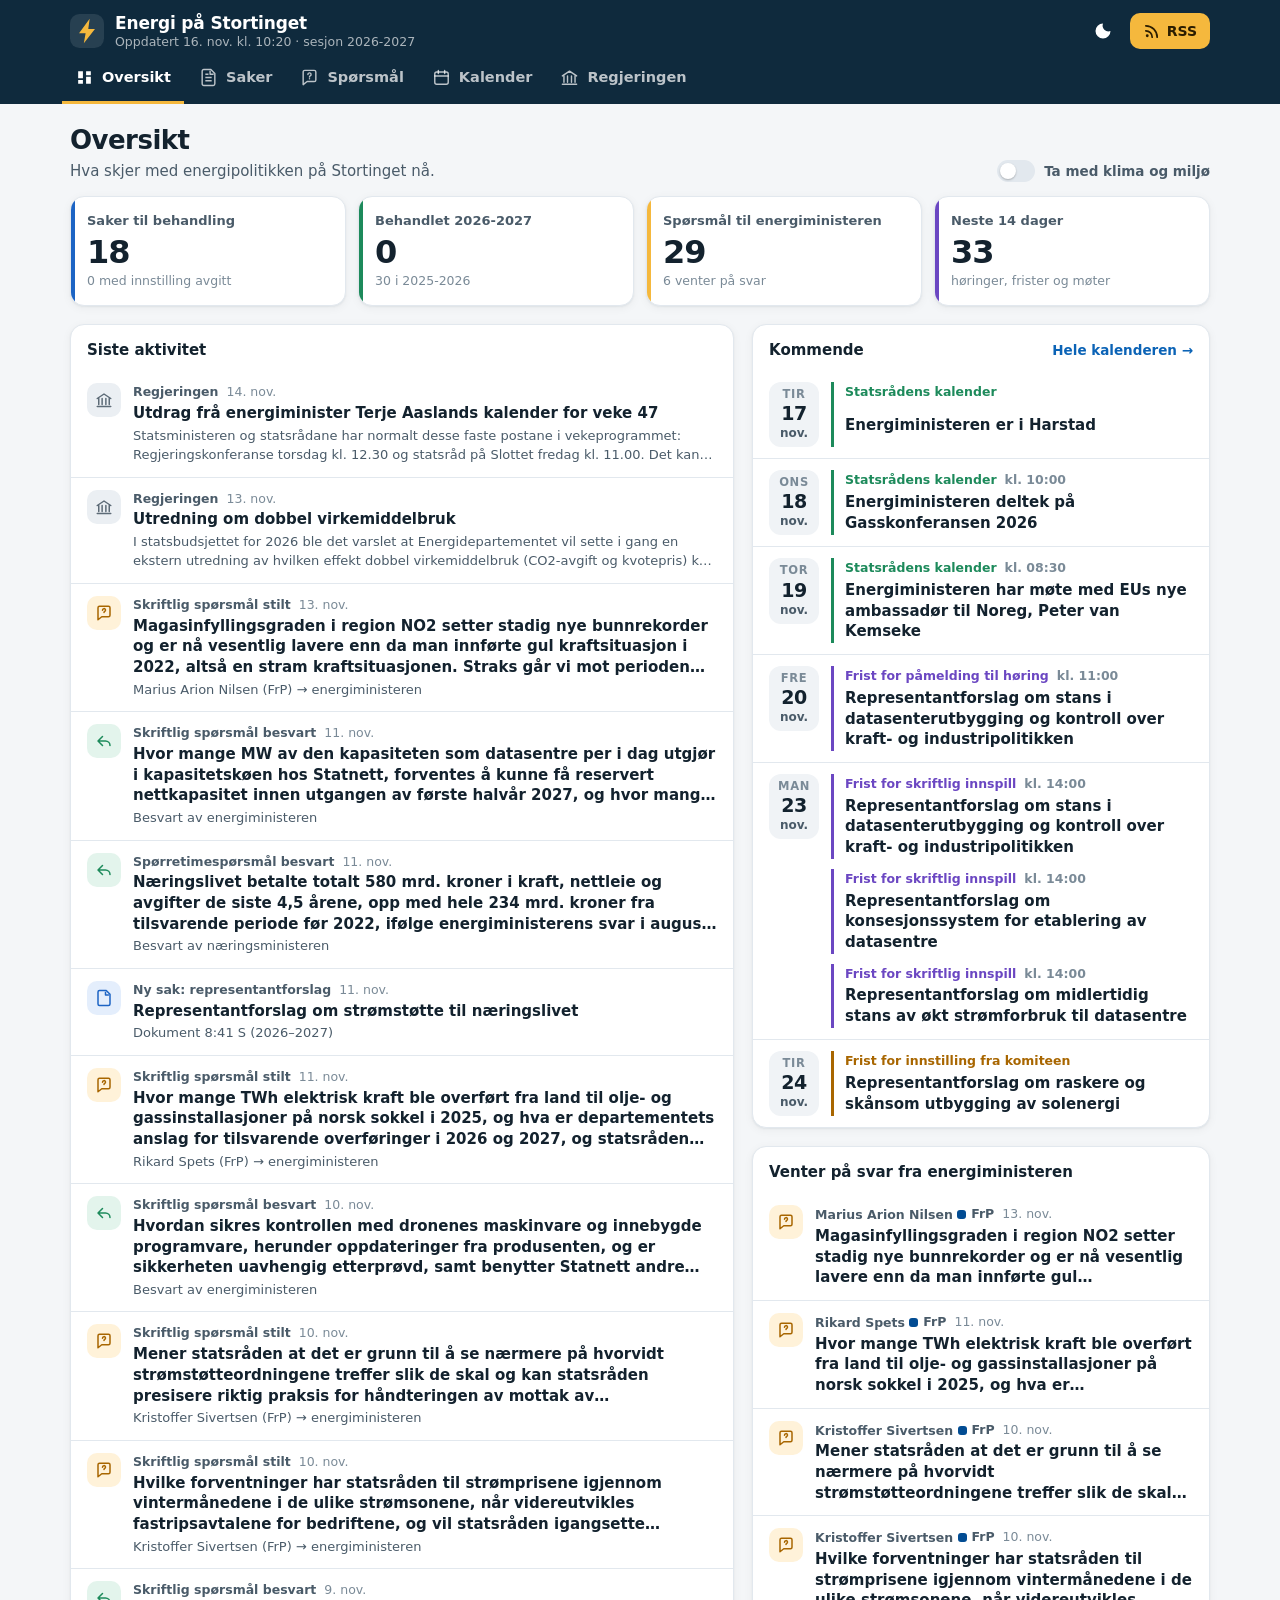
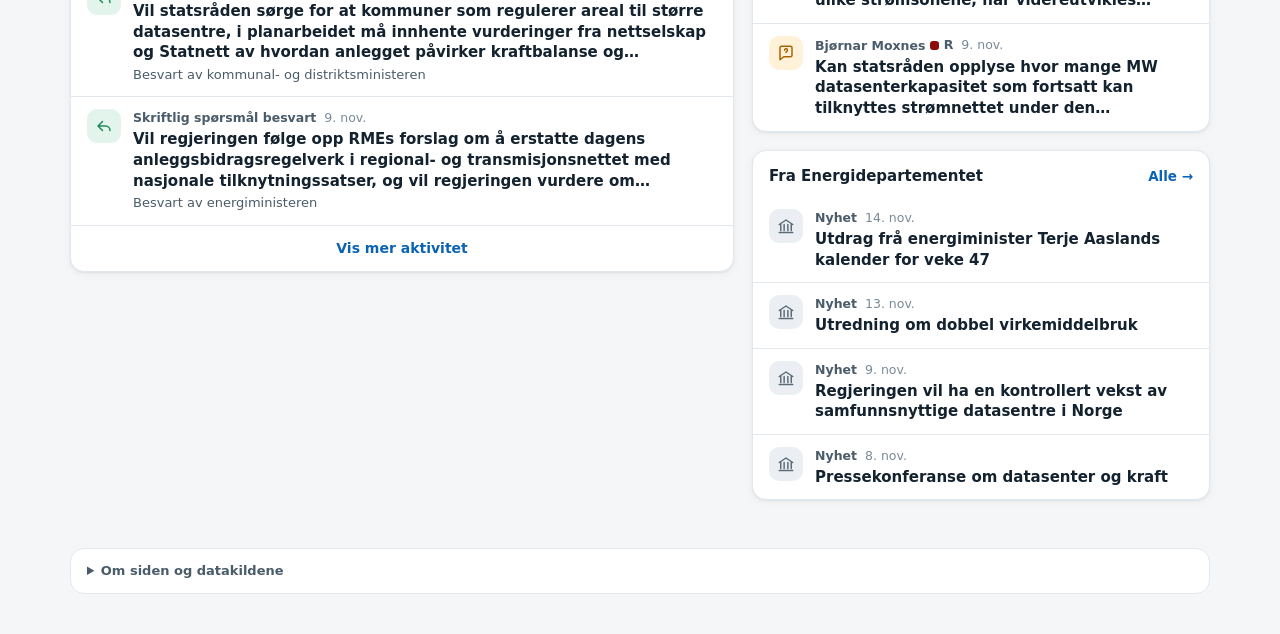
==== energi/site/index.html @ 2eaca483 "Energi på Stortinget: egen side for energisaker med RSS Henter saker, spørsmål til energiministeren," ====
<!doctype html>
<html lang="nb">
<head>
<meta charset="utf-8">
<meta name="viewport" content="width=device-width, initial-scale=1, viewport-fit=cover">
<title>Energi på Stortinget</title>
<meta name="description" content="Følg energisaker på Stortinget: saker til behandling, spørsmål til energiministeren, høringer og frister.">
<meta name="theme-color" content="#0f2a3d" media="(prefers-color-scheme: light)">
<meta name="theme-color" content="#0b1620" media="(prefers-color-scheme: dark)">
<link rel="icon" href="icon.svg" type="image/svg+xml">
<link rel="alternate" type="application/rss+xml" title="Energi på Stortinget" href="feed.xml">
<link rel="stylesheet" href="style.css">
</head>
<body>
<a class="skip" href="#main">Hopp til innhold</a>

<header class="top">
  <div class="top-inner">
    <a class="brand" href="#/oversikt" aria-label="Energi på Stortinget – til oversikten">
      <svg class="logo" viewBox="0 0 32 32" aria-hidden="true"><rect width="32" height="32" rx="9" fill="currentColor"/><path d="M18.5 4.5 8.5 18h6.2l-1.7 9.5L23.5 14h-6.3z" fill="var(--accent)"/></svg>
      <span class="brand-text"><strong>Energi på Stortinget</strong><small id="updated">Laster …</small></span>
    </a>
    <div class="top-actions">
      <button class="icon-btn" id="themeBtn" type="button" aria-label="Bytt mellom lyst og mørkt tema" title="Lyst/mørkt tema">
        <svg viewBox="0 0 24 24" aria-hidden="true"><path d="M12 3a9 9 0 1 0 9 9 7 7 0 0 1-9-9z"/></svg>
      </button>
      <a class="btn rss" href="feed.xml" title="Abonner med RSS">
        <svg viewBox="0 0 24 24" aria-hidden="true"><circle cx="6" cy="18" r="2"/><path d="M4 11a9 9 0 0 1 9 9M4 4a16 16 0 0 1 16 16" fill="none" stroke="currentColor" stroke-width="2.4" stroke-linecap="round"/></svg>
        <span>RSS</span>
      </a>
    </div>
  </div>
  <nav class="tabs" aria-label="Seksjoner">
    <a href="#/oversikt" data-tab="oversikt"><svg viewBox="0 0 24 24" aria-hidden="true"><path d="M4 13h6V4H4zm0 7h6v-5H4zm10 0h6v-9h-6zm0-16v5h6V4z"/></svg><span>Oversikt</span></a>
    <a href="#/saker" data-tab="saker"><svg viewBox="0 0 24 24" aria-hidden="true"><path d="M6 2h9l5 5v13a2 2 0 0 1-2 2H6a2 2 0 0 1-2-2V4a2 2 0 0 1 2-2zm8 1.5V8h4.5M8 12h8M8 16h8M8 8h4" fill="none" stroke="currentColor" stroke-width="1.8" stroke-linejoin="round"/></svg><span>Saker</span></a>
    <a href="#/sporsmal" data-tab="sporsmal"><svg viewBox="0 0 24 24" aria-hidden="true"><path d="M4 5a2 2 0 0 1 2-2h12a2 2 0 0 1 2 2v10a2 2 0 0 1-2 2H9l-5 4z" fill="none" stroke="currentColor" stroke-width="1.8" stroke-linejoin="round"/><path d="M10 8.2a2 2 0 1 1 2.8 1.8c-.6.3-.8.7-.8 1.3M12 13.6v.1" fill="none" stroke="currentColor" stroke-width="1.8" stroke-linecap="round"/></svg><span>Spørsmål</span></a>
    <a href="#/kalender" data-tab="kalender"><svg viewBox="0 0 24 24" aria-hidden="true"><rect x="3.5" y="5" width="17" height="15.5" rx="2.5" fill="none" stroke="currentColor" stroke-width="1.8"/><path d="M3.5 10h17M8 3v4M16 3v4" stroke="currentColor" stroke-width="1.8" stroke-linecap="round"/></svg><span>Kalender</span></a>
    <a href="#/regjeringen" data-tab="regjeringen"><svg viewBox="0 0 24 24" aria-hidden="true"><path d="M3 10 12 4l9 6M5 10v8M9.5 10v8M14.5 10v8M19 10v8M3 20.5h18" fill="none" stroke="currentColor" stroke-width="1.8" stroke-linecap="round" stroke-linejoin="round"/></svg><span>Regjeringen</span></a>
  </nav>
</header>

<main id="main" tabindex="-1">
  <div class="loading" id="loading"><span class="spinner"></span>Henter data …</div>
</main>

<div class="sheet-backdrop" id="backdrop" hidden></div>
<aside class="sheet" id="sheet" tabindex="-1" role="dialog" aria-modal="true" aria-labelledby="sheetTitle" hidden>
  <div class="sheet-grip" aria-hidden="true"></div>
  <button class="icon-btn sheet-close" id="sheetClose" type="button" aria-label="Lukk">
    <svg viewBox="0 0 24 24" aria-hidden="true"><path d="M6 6l12 12M18 6 6 18" stroke="currentColor" stroke-width="2.2" stroke-linecap="round"/></svg>
  </button>
  <div class="sheet-body" id="sheetBody"></div>
</aside>

<footer class="foot" id="foot"></footer>

<script src="app.js"></script>
</body>
</html>
---- energi/site/style.css ----
/* Energi på Stortinget ------------------------------------------------- */
:root {
  --bg: #f4f6f8;
  --surface: #ffffff;
  --surface-2: #f0f3f6;
  --ink: #13222e;
  --ink-2: #4a5b69;
  --ink-3: #7a8a97;
  --line: #e2e8ee;
  --brand: #0f2a3d;
  --brand-ink: #ffffff;
  --accent: #f5b83d;
  --link: #0b63b6;
  --focus: #2b8cff;

  --c-green: #1d8a5b;   --c-green-bg: #e3f4ec;
  --c-amber: #a86600;   --c-amber-bg: #fff2d9;
  --c-blue: #1c64c4;    --c-blue-bg: #e4eefc;
  --c-violet: #6b47c2;  --c-violet-bg: #efe9fb;
  --c-red: #c23b3b;     --c-red-bg: #fbe7e7;
  --c-grey: #5d6b77;    --c-grey-bg: #ebeff3;

  --radius: 14px;
  --radius-sm: 9px;
  --shadow: 0 1px 2px rgba(16, 34, 48, .06), 0 2px 10px rgba(16, 34, 48, .05);
  --shadow-lg: 0 10px 40px rgba(10, 25, 40, .25);
  --maxw: 1180px;
  --tabbar-h: 0px;
  color-scheme: light;
}
@media (prefers-color-scheme: dark) {
  :root:not([data-theme="light"]) {
    --bg: #0b141c; --surface: #111e29; --surface-2: #172734; --ink: #e5edf3; --ink-2: #a9b8c4;
    --ink-3: #7b8c99; --line: #213342; --brand: #0b1620; --link: #6db3ff; --accent: #f7c25a;
    --c-green: #4cc58f; --c-green-bg: #12382a; --c-amber: #f0b54d; --c-amber-bg: #3b2c10;
    --c-blue: #79adff; --c-blue-bg: #142c4d; --c-violet: #b49cff; --c-violet-bg: #2a2049;
    --c-red: #ff8a8a; --c-red-bg: #451b1f; --c-grey: #a7b4bf; --c-grey-bg: #22323f;
    --shadow: 0 1px 2px rgba(0,0,0,.4); color-scheme: dark;
  }
}
:root[data-theme="dark"] {
  --bg: #0b141c; --surface: #111e29; --surface-2: #172734; --ink: #e5edf3; --ink-2: #a9b8c4;
  --ink-3: #7b8c99; --line: #213342; --brand: #0b1620; --link: #6db3ff; --accent: #f7c25a;
  --c-green: #4cc58f; --c-green-bg: #12382a; --c-amber: #f0b54d; --c-amber-bg: #3b2c10;
  --c-blue: #79adff; --c-blue-bg: #142c4d; --c-violet: #b49cff; --c-violet-bg: #2a2049;
  --c-red: #ff8a8a; --c-red-bg: #451b1f; --c-grey: #a7b4bf; --c-grey-bg: #22323f;
  --shadow: 0 1px 2px rgba(0,0,0,.4); color-scheme: dark;
}

* { box-sizing: border-box; }
html { -webkit-text-size-adjust: 100%; scroll-padding-top: 130px; }
body {
  margin: 0; background: var(--bg); color: var(--ink);
  font: 15px/1.5 system-ui, -apple-system, "Segoe UI", Roboto, "Helvetica Neue", Arial, sans-serif;
  -webkit-font-smoothing: antialiased;
}
a { color: var(--link); text-decoration: none; }
a:hover { text-decoration: underline; }
button, input, select { font: inherit; color: inherit; }
:focus-visible { outline: 2px solid var(--focus); outline-offset: 2px; border-radius: 6px; }
svg { width: 20px; height: 20px; fill: currentColor; flex: none; }
.skip { position: absolute; left: -999px; top: 8px; background: var(--surface); padding: 8px 12px; z-index: 99; border-radius: 8px; }
.skip:focus { left: 8px; }
.sr { position: absolute; width: 1px; height: 1px; overflow: hidden; clip: rect(0 0 0 0); }

/* Header ------------------------------------------------------------- */
.top { position: sticky; top: 0; z-index: 20; background: var(--brand); color: var(--brand-ink); box-shadow: 0 1px 0 rgba(255,255,255,.06); }
.top-inner { max-width: var(--maxw); margin: 0 auto; padding: 12px 20px 6px; display: flex; align-items: center; gap: 12px; padding-top: max(12px, env(safe-area-inset-top)); }
.brand { display: flex; align-items: center; gap: 11px; color: inherit; min-width: 0; flex: 1; }
.brand:hover { text-decoration: none; }
.logo { width: 34px; height: 34px; color: rgba(255,255,255,.1); }
.brand-text { display: flex; flex-direction: column; line-height: 1.2; min-width: 0; }
.brand-text strong { font-size: 17px; letter-spacing: -.01em; }
.brand-text small { color: rgba(255,255,255,.65); font-size: 12.5px; white-space: nowrap; overflow: hidden; text-overflow: ellipsis; }
.top-actions { display: flex; gap: 8px; align-items: center; }
.icon-btn { display: inline-grid; place-items: center; width: 38px; height: 38px; border-radius: 10px; border: 0; background: transparent; color: inherit; cursor: pointer; }
.top .icon-btn:hover { background: rgba(255,255,255,.1); }
.btn { display: inline-flex; align-items: center; gap: 7px; height: 36px; padding: 0 13px; border-radius: 10px; font-weight: 600; font-size: 14px; cursor: pointer; border: 1px solid var(--line); background: var(--surface); color: var(--ink); }
.btn:hover { text-decoration: none; }
.btn.rss { background: var(--accent); color: #2b1d00; border: 0; }
.btn.rss svg { width: 17px; height: 17px; }

.tabs { max-width: var(--maxw); margin: 0 auto; display: flex; gap: 2px; padding: 0 12px; overflow-x: auto; scrollbar-width: none; }
.tabs::-webkit-scrollbar { display: none; }
.tabs a { display: flex; align-items: center; gap: 8px; padding: 11px 13px 12px; color: rgba(255,255,255,.72); font-weight: 600; font-size: 14.5px; border-bottom: 3px solid transparent; white-space: nowrap; }
.tabs a:hover { color: #fff; text-decoration: none; }
.tabs a[aria-current="page"] { color: #fff; border-bottom-color: var(--accent); }
.tabs svg { width: 19px; height: 19px; }

/* Mobile: bottom tab bar */
@media (max-width: 720px) {
  :root { --tabbar-h: calc(62px + env(safe-area-inset-bottom)); }
  .top-inner { padding: 10px 14px 10px; padding-top: max(10px, env(safe-area-inset-top)); }
  .brand-text strong { font-size: 16px; }
  .btn.rss span { display: none; }
  .btn.rss { width: 38px; padding: 0; justify-content: center; }
  .tabs {
    position: fixed; left: 0; right: 0; bottom: 0; z-index: 30; padding: 4px 4px env(safe-area-inset-bottom);
    background: var(--surface); border-top: 1px solid var(--line); justify-content: space-around; gap: 0;
    box-shadow: 0 -4px 20px rgba(0,0,0,.06);
  }
  .tabs a { flex-direction: column; gap: 3px; flex: 1; padding: 7px 2px 6px; font-size: 11px; color: var(--ink-3); border: 0; border-radius: 10px; }
  .tabs a[aria-current="page"] { color: var(--ink); }
  .tabs a[aria-current="page"] svg { color: var(--c-amber); }
  .tabs svg { width: 23px; height: 23px; }
  body { padding-bottom: var(--tabbar-h); }
  html { scroll-padding-top: 70px; }
}

/* Layout ------------------------------------------------------------- */
main { max-width: var(--maxw); margin: 0 auto; padding: 22px 20px 40px; outline: none; }
@media (max-width: 720px) { main { padding: 16px 14px 28px; } }
.page-head { display: flex; align-items: flex-end; justify-content: space-between; gap: 12px; margin-bottom: 14px; flex-wrap: wrap; }
.page-head h1 { margin: 0; font-size: 26px; letter-spacing: -.02em; line-height: 1.15; }
.page-head p { margin: 4px 0 0; color: var(--ink-2); }
@media (max-width: 720px) { .page-head h1 { font-size: 22px; } }
h2.sec { font-size: 15px; margin: 0 0 10px; display: flex; align-items: center; justify-content: space-between; gap: 8px; }
h2.sec a { font-size: 13.5px; font-weight: 600; }

.grid-2 { display: grid; grid-template-columns: minmax(0, 1.45fr) minmax(0, 1fr); gap: 18px; align-items: start; }
@media (max-width: 960px) { .grid-2 { grid-template-columns: minmax(0, 1fr); } }
.stack { display: grid; gap: 18px; min-width: 0; }

.panel { background: var(--surface); border: 1px solid var(--line); border-radius: var(--radius); box-shadow: var(--shadow); padding: 16px; min-width: 0; }
.panel.flush { padding: 0; overflow: hidden; }
.panel.flush > h2.sec { padding: 14px 16px 0; }

/* Stats */
.stats { display: grid; grid-template-columns: repeat(4, minmax(0, 1fr)); gap: 12px; margin-bottom: 18px; }
@media (max-width: 960px) { .stats { grid-template-columns: repeat(2, minmax(0, 1fr)); } }
.stat { background: var(--surface); border: 1px solid var(--line); border-radius: var(--radius); padding: 14px 16px; box-shadow: var(--shadow); color: inherit; display: block; position: relative; overflow: hidden; }
.stat:hover { text-decoration: none; border-color: color-mix(in srgb, var(--ink-3) 50%, var(--line)); }
.stat .k { font-size: 13px; color: var(--ink-2); font-weight: 600; }
.stat .v { font-size: 32px; font-weight: 750; letter-spacing: -.03em; line-height: 1.1; margin-top: 4px; font-variant-numeric: tabular-nums; }
.stat .s { font-size: 12.5px; color: var(--ink-3); margin-top: 2px; }
.stat::before { content: ""; position: absolute; left: 0; top: 0; bottom: 0; width: 4px; background: var(--bar, var(--accent)); }
@media (max-width: 720px) { .stat .v { font-size: 27px; } .stat { padding: 12px 14px; } }

/* Toolbar / filters ------------------------------------------------- */
.toolbar { display: flex; flex-wrap: wrap; gap: 10px; align-items: center; margin-bottom: 12px; }
.search { position: relative; flex: 1 1 260px; min-width: 0; }
.search svg { position: absolute; left: 11px; top: 50%; transform: translateY(-50%); width: 18px; height: 18px; color: var(--ink-3); }
.search input { width: 100%; height: 42px; border-radius: 11px; border: 1px solid var(--line); background: var(--surface); padding: 0 12px 0 36px; font-size: 15px; }
.search input:focus { outline: 2px solid var(--focus); outline-offset: -1px; }
select.sel { height: 42px; border-radius: 11px; border: 1px solid var(--line); background: var(--surface); padding: 0 34px 0 12px; appearance: none; cursor: pointer;
  background-image: url("data:image/svg+xml,%3Csvg xmlns='http://www.w3.org/2000/svg' viewBox='0 0 24 24'%3E%3Cpath d='M7 10l5 5 5-5' fill='none' stroke='%237a8a97' stroke-width='2' stroke-linecap='round'/%3E%3C/svg%3E");
  background-repeat: no-repeat; background-position: right 9px center; background-size: 18px; }

.seg { display: inline-flex; background: var(--surface-2); border: 1px solid var(--line); border-radius: 11px; padding: 3px; gap: 2px; max-width: 100%; overflow-x: auto; scrollbar-width: none; }
.seg::-webkit-scrollbar { display: none; }
.seg button { border: 0; background: transparent; padding: 0 12px; height: 34px; border-radius: 8px; font-weight: 600; font-size: 13.5px; color: var(--ink-2); cursor: pointer; white-space: nowrap; }
.seg button[aria-pressed="true"] { background: var(--surface); color: var(--ink); box-shadow: 0 1px 3px rgba(0,0,0,.12); }
.seg .n { font-weight: 500; color: var(--ink-3); margin-left: 4px; font-variant-numeric: tabular-nums; }

.chips { display: flex; gap: 6px; overflow-x: auto; padding-bottom: 2px; scrollbar-width: none; margin-bottom: 12px; }
.chips::-webkit-scrollbar { display: none; }
@media (min-width: 721px) { .chips { flex-wrap: wrap; } }
.chip { flex: none; border: 1px solid var(--line); background: var(--surface); border-radius: 999px; padding: 5px 12px; font-size: 13px; font-weight: 600; color: var(--ink-2); cursor: pointer; display: inline-flex; align-items: center; gap: 6px; }
.chip[aria-pressed="true"] { background: var(--ink); color: var(--bg); border-color: var(--ink); }
.chip .dot { width: 8px; height: 8px; border-radius: 50%; background: var(--pc, var(--ink-3)); }

.switch { display: inline-flex; align-items: center; gap: 9px; font-size: 13.5px; font-weight: 600; color: var(--ink-2); cursor: pointer; user-select: none; }
.switch input { appearance: none; width: 38px; height: 22px; border-radius: 99px; background: var(--line); position: relative; cursor: pointer; transition: background .15s; margin: 0; flex: none; }
.switch input::after { content: ""; position: absolute; top: 3px; left: 3px; width: 16px; height: 16px; border-radius: 50%; background: #fff; transition: transform .15s; box-shadow: 0 1px 2px rgba(0,0,0,.25); }
.switch input:checked { background: var(--c-green); }
.switch input:checked::after { transform: translateX(16px); }

.result-meta { font-size: 13px; color: var(--ink-3); margin: 2px 2px 10px; display: flex; justify-content: space-between; gap: 10px; flex-wrap: wrap; }

/* Cards -------------------------------------------------------------- */
.list { display: grid; gap: 10px; }
.card { background: var(--surface); border: 1px solid var(--line); border-radius: var(--radius); padding: 14px 16px; box-shadow: var(--shadow); display: block; color: inherit; text-align: left; width: 100%; cursor: pointer; transition: border-color .12s, transform .12s; min-width: 0; }
.card:hover { border-color: color-mix(in srgb, var(--ink-3) 55%, var(--line)); text-decoration: none; }
.card:active { transform: scale(.995); }
.card .row1 { display: flex; flex-wrap: wrap; gap: 6px; align-items: center; margin-bottom: 6px; font-size: 12.5px; color: var(--ink-3); }
.card h3 { margin: 0; font-size: 16px; line-height: 1.35; font-weight: 650; letter-spacing: -.005em; }
.card .sub { margin-top: 6px; color: var(--ink-2); font-size: 13.5px; display: flex; flex-wrap: wrap; gap: 4px 12px; align-items: center; }
.card .q { margin: 0; font-size: 15px; line-height: 1.45; display: -webkit-box; -webkit-line-clamp: 3; -webkit-box-orient: vertical; overflow: hidden; }
.card .foot-row { display: flex; justify-content: space-between; align-items: center; gap: 10px; margin-top: 10px; flex-wrap: wrap; font-size: 13px; color: var(--ink-2); }

.pill { display: inline-flex; align-items: center; gap: 5px; padding: 2px 9px; border-radius: 999px; font-size: 12px; font-weight: 650; line-height: 1.6; white-space: nowrap; background: var(--c-grey-bg); color: var(--c-grey); }
.pill.green { background: var(--c-green-bg); color: var(--c-green); }
.pill.amber { background: var(--c-amber-bg); color: var(--c-amber); }
.pill.blue { background: var(--c-blue-bg); color: var(--c-blue); }
.pill.violet { background: var(--c-violet-bg); color: var(--c-violet); }
.pill.red { background: var(--c-red-bg); color: var(--c-red); }
.pill.dotted::before { content: ""; width: 6px; height: 6px; border-radius: 50%; background: currentColor; }
.tag { font-size: 12px; color: var(--ink-2); background: var(--surface-2); border-radius: 6px; padding: 1px 7px; white-space: nowrap; }
.ref { font-weight: 600; color: var(--ink-2); font-variant-numeric: tabular-nums; }

.party { display: inline-flex; align-items: center; gap: 5px; font-weight: 600; white-space: nowrap; }
.party i { width: 9px; height: 9px; border-radius: 3px; background: var(--pc, var(--ink-3)); display: inline-block; }

/* Progress stepper */
.steps { display: grid; grid-template-columns: repeat(4, 1fr); gap: 4px; margin-top: 12px; }
.steps span { height: 5px; border-radius: 99px; background: var(--line); }
.steps span.on { background: var(--c-blue); }
.steps.done span.on { background: var(--c-green); }
.steps-l { display: grid; grid-template-columns: repeat(4, 1fr); gap: 4px; font-size: 11.5px; color: var(--ink-3); margin-top: 5px; }
.steps-l b { color: var(--ink); font-weight: 650; }
@media (max-width: 480px) { .steps-l span:not(.cur) { visibility: hidden; } .steps-l span.cur { grid-column: span 4; visibility: visible; } }
.next { display: inline-flex; gap: 6px; align-items: center; font-weight: 600; color: var(--ink); }
.next svg { width: 15px; height: 15px; color: var(--c-amber); }

/* Timeline / feed --------------------------------------------------- */
.feed { list-style: none; margin: 0; padding: 0; }
.feed li { display: grid; grid-template-columns: 34px minmax(0, 1fr); gap: 12px; padding: 12px 16px; border-top: 1px solid var(--line); }
.feed li:first-child { border-top: 0; }
.feed a.item { color: inherit; display: contents; }
.feed .ic { width: 34px; height: 34px; border-radius: 10px; display: grid; place-items: center; background: var(--c-grey-bg); color: var(--c-grey); }
.feed .ic svg { width: 18px; height: 18px; }
.feed .ic.green { background: var(--c-green-bg); color: var(--c-green); }
.feed .ic.amber { background: var(--c-amber-bg); color: var(--c-amber); }
.feed .ic.blue { background: var(--c-blue-bg); color: var(--c-blue); }
.feed .ic.violet { background: var(--c-violet-bg); color: var(--c-violet); }
.feed .ic.red { background: var(--c-red-bg); color: var(--c-red); }
.feed .lbl { font-size: 12.5px; color: var(--ink-3); display: flex; gap: 8px; flex-wrap: wrap; }
.feed .lbl b { color: var(--ink-2); font-weight: 650; }
.feed .t { color: var(--ink); font-weight: 600; line-height: 1.38; margin-top: 1px; display: -webkit-box; -webkit-line-clamp: 3; -webkit-box-orient: vertical; overflow: hidden; }
.feed .m { font-size: 13px; color: var(--ink-2); margin-top: 2px; display: -webkit-box; -webkit-line-clamp: 2; -webkit-box-orient: vertical; overflow: hidden; }
.feed li.clickable { cursor: pointer; }
.feed li.clickable:hover { background: var(--surface-2); }
.more { display: block; width: 100%; padding: 12px; border: 0; border-top: 1px solid var(--line); background: transparent; font-weight: 650; color: var(--link); cursor: pointer; font-size: 14px; }
.more:hover { background: var(--surface-2); }

/* Calendar ---------------------------------------------------------- */
.day { display: grid; grid-template-columns: 64px minmax(0, 1fr); gap: 14px; padding: 14px 16px; border-top: 1px solid var(--line); }
.day:first-child { border-top: 0; }
.date-badge { text-align: center; border-radius: 12px; background: var(--surface-2); padding: 6px 0 7px; align-self: start; position: sticky; top: 120px; }
.date-badge .wd { font-size: 11.5px; text-transform: uppercase; letter-spacing: .06em; color: var(--ink-3); font-weight: 700; }
.date-badge .d { font-size: 24px; font-weight: 750; line-height: 1.1; letter-spacing: -.02em; }
.date-badge .mo { font-size: 12px; color: var(--ink-2); font-weight: 600; }
.date-badge.today { background: var(--accent); color: #2b1d00; }
.date-badge.today .wd, .date-badge.today .mo { color: #2b1d00; }
.events { display: grid; gap: 10px; min-width: 0; }
.ev { display: grid; gap: 2px; border-left: 3px solid var(--evc, var(--line)); padding: 1px 0 1px 11px; color: inherit; }
.ev:hover { text-decoration: none; }
.ev:hover .et { text-decoration: underline; }
.ev .el { font-size: 12.5px; font-weight: 650; color: var(--evc); display: flex; gap: 8px; }
.ev .el time { color: var(--ink-3); font-weight: 600; }
.ev .et { font-weight: 600; line-height: 1.38; }
.ev.horing { --evc: var(--c-violet); } .ev.frist { --evc: var(--c-amber); } .ev.plenum { --evc: var(--c-blue); } .ev.minister { --evc: var(--c-green); }
.mini .day { grid-template-columns: 50px minmax(0,1fr); padding: 11px 16px; gap: 12px; }
.mini .date-badge { position: static; padding: 4px 0 5px; }
.mini .date-badge .d { font-size: 19px; }
@media (max-width: 720px) { .date-badge { top: 76px; } .day { grid-template-columns: 52px minmax(0,1fr); gap: 12px; padding: 12px 14px; } .date-badge .d { font-size: 20px; } }

/* Bars (parties) */
.bars { display: grid; gap: 7px; }
.bar { display: grid; grid-template-columns: 74px minmax(0,1fr) 34px; align-items: center; gap: 10px; font-size: 13px; cursor: pointer; border: 0; background: none; padding: 2px 0; text-align: left; border-radius: 6px; }
.bar:hover .track b { filter: brightness(1.08); }
.bar .track { height: 12px; background: var(--surface-2); border-radius: 99px; overflow: hidden; }
.bar .track b { display: block; height: 100%; border-radius: 99px; background: var(--pc, var(--ink-3)); min-width: 4px; }
.bar .num { text-align: right; font-variant-numeric: tabular-nums; color: var(--ink-2); font-weight: 600; }
.bar[aria-pressed="true"] .party { text-decoration: underline; text-underline-offset: 3px; }
.kpis { display: grid; grid-template-columns: repeat(3, minmax(0, 1fr)); gap: 10px; margin-bottom: 14px; }
.kpi { background: var(--surface-2); border-radius: 11px; padding: 10px 12px; }
.kpi .v { font-size: 22px; font-weight: 750; letter-spacing: -.02em; font-variant-numeric: tabular-nums; }
.kpi .k { font-size: 12px; color: var(--ink-2); font-weight: 600; }

.layout-side { display: grid; grid-template-columns: minmax(0, 1fr) 300px; gap: 18px; align-items: start; }
.layout-side > aside { position: sticky; top: 124px; }
@media (max-width: 960px) { .layout-side { grid-template-columns: minmax(0,1fr); } .layout-side > aside { position: static; order: -1; } }

/* Empty / loading */
.empty { text-align: center; padding: 44px 16px; color: var(--ink-3); background: var(--surface); border: 1px dashed var(--line); border-radius: var(--radius); }
.empty b { display: block; color: var(--ink-2); font-size: 15px; margin-bottom: 4px; }
.loading { display: flex; gap: 12px; align-items: center; justify-content: center; padding: 80px 0; color: var(--ink-2); }
.spinner { width: 20px; height: 20px; border-radius: 50%; border: 2.5px solid var(--line); border-top-color: var(--c-blue); animation: spin .8s linear infinite; }
@keyframes spin { to { transform: rotate(360deg); } }
.warn { background: var(--c-amber-bg); color: var(--c-amber); border-radius: 11px; padding: 10px 14px; font-size: 13.5px; margin-bottom: 14px; font-weight: 600; }

/* Detail sheet ------------------------------------------------------ */
.sheet-backdrop { position: fixed; inset: 0; background: rgba(5, 15, 25, .45); z-index: 40; animation: fade .18s ease; backdrop-filter: blur(2px); }
.sheet:focus { outline: none; }
.sheet { position: fixed; z-index: 50; top: 0; right: 0; bottom: 0; width: min(620px, 100vw); background: var(--surface); box-shadow: var(--shadow-lg); overflow-y: auto; overscroll-behavior: contain; animation: slide .22s cubic-bezier(.2,.8,.2,1); }
.sheet-close { position: sticky; top: 10px; float: right; margin: 10px 10px 0 0; background: var(--surface-2); z-index: 2; }
.sheet-grip { display: none; }
.sheet-body { padding: 22px 26px 40px; }
@keyframes slide { from { transform: translateX(40px); opacity: 0; } }
@keyframes fade { from { opacity: 0; } }
@media (max-width: 720px) {
  .sheet { top: auto; left: 0; width: 100%; max-height: 92vh; max-height: 92dvh; border-radius: 18px 18px 0 0; animation-name: rise; padding-bottom: env(safe-area-inset-bottom); }
  .sheet-grip { display: block; width: 40px; height: 5px; border-radius: 99px; background: var(--line); margin: 8px auto 0; }
  .sheet-body { padding: 8px 18px 32px; }
  @keyframes rise { from { transform: translateY(60px); opacity: 0; } }
}
.sheet h2 { font-size: 21px; line-height: 1.3; margin: 8px 0 6px; letter-spacing: -.015em; padding-right: 40px; }
.sheet .lead { color: var(--ink-2); margin: 0 0 14px; }
.sheet h4 { font-size: 13px; text-transform: uppercase; letter-spacing: .06em; color: var(--ink-3); margin: 22px 0 8px; }
.sheet .facts { display: grid; grid-template-columns: max-content minmax(0,1fr); gap: 6px 16px; font-size: 14px; margin: 0; }
.sheet .facts dt { color: var(--ink-3); }
.sheet .facts dd { margin: 0; }
.sheet .quote { background: var(--surface-2); border-radius: 12px; padding: 14px 16px; font-size: 15px; line-height: 1.55; margin: 0; white-space: pre-line; }
.tl { list-style: none; margin: 0; padding: 0; position: relative; }
.tl li { position: relative; padding: 0 0 12px 24px; font-size: 14px; }
.tl li::before { content: ""; position: absolute; left: 5px; top: 7px; width: 9px; height: 9px; border-radius: 50%; background: var(--c-blue); box-shadow: 0 0 0 3px var(--c-blue-bg); }
.tl li::after { content: ""; position: absolute; left: 9px; top: 18px; bottom: -2px; width: 1px; background: var(--line); }
.tl li:last-child::after { display: none; }
.tl li.future::before { background: var(--surface); border: 2px solid var(--c-amber); box-shadow: none; width: 7px; height: 7px; }
.tl time { color: var(--ink-3); font-variant-numeric: tabular-nums; margin-right: 8px; font-size: 13px; }
.links { display: grid; gap: 6px; }
.links a { display: flex; align-items: center; gap: 8px; padding: 9px 12px; border: 1px solid var(--line); border-radius: 10px; color: var(--ink); font-weight: 600; font-size: 14px; }
.links a:hover { background: var(--surface-2); text-decoration: none; }
.links a::after { content: "↗"; margin-left: auto; color: var(--ink-3); }
.cta { display: inline-flex; align-items: center; gap: 8px; margin-top: 20px; background: var(--brand); color: #fff; padding: 10px 16px; border-radius: 11px; font-weight: 650; }
:root[data-theme="dark"] .cta { background: var(--c-blue-bg); color: var(--c-blue); }
@media (prefers-color-scheme: dark) { :root:not([data-theme="light"]) .cta { background: var(--c-blue-bg); color: var(--c-blue); } }
.cta:hover { text-decoration: none; filter: brightness(1.1); }

/* Footer */
.foot { max-width: var(--maxw); margin: 0 auto; padding: 8px 20px 40px; color: var(--ink-3); font-size: 13px; }
.foot details { background: var(--surface); border: 1px solid var(--line); border-radius: var(--radius); padding: 12px 16px; }
.foot summary { cursor: pointer; font-weight: 650; color: var(--ink-2); }
.foot ul { margin: 10px 0 0; padding-left: 18px; }
.foot .ok { color: var(--c-green); } .foot .err { color: var(--c-red); }
@media (max-width: 720px) { .foot { padding: 0 14px 24px; } }

@media (prefers-reduced-motion: reduce) { * { animation: none !important; transition: none !important; } }

.mobile-only { display: none; }
@media (max-width: 960px) {
  .mobile-only { display: flex; }
  #qSide { padding: 10px; }
  #qSide .kpis { margin: 0; gap: 8px; }
  #qSide .kpi { padding: 8px 10px; }
  #qSide .kpi .v { font-size: 19px; }
  #qSide .kpi .k { font-size: 11.5px; line-height: 1.3; }
  #qSide h2, #qSide .bars { display: none; }
}
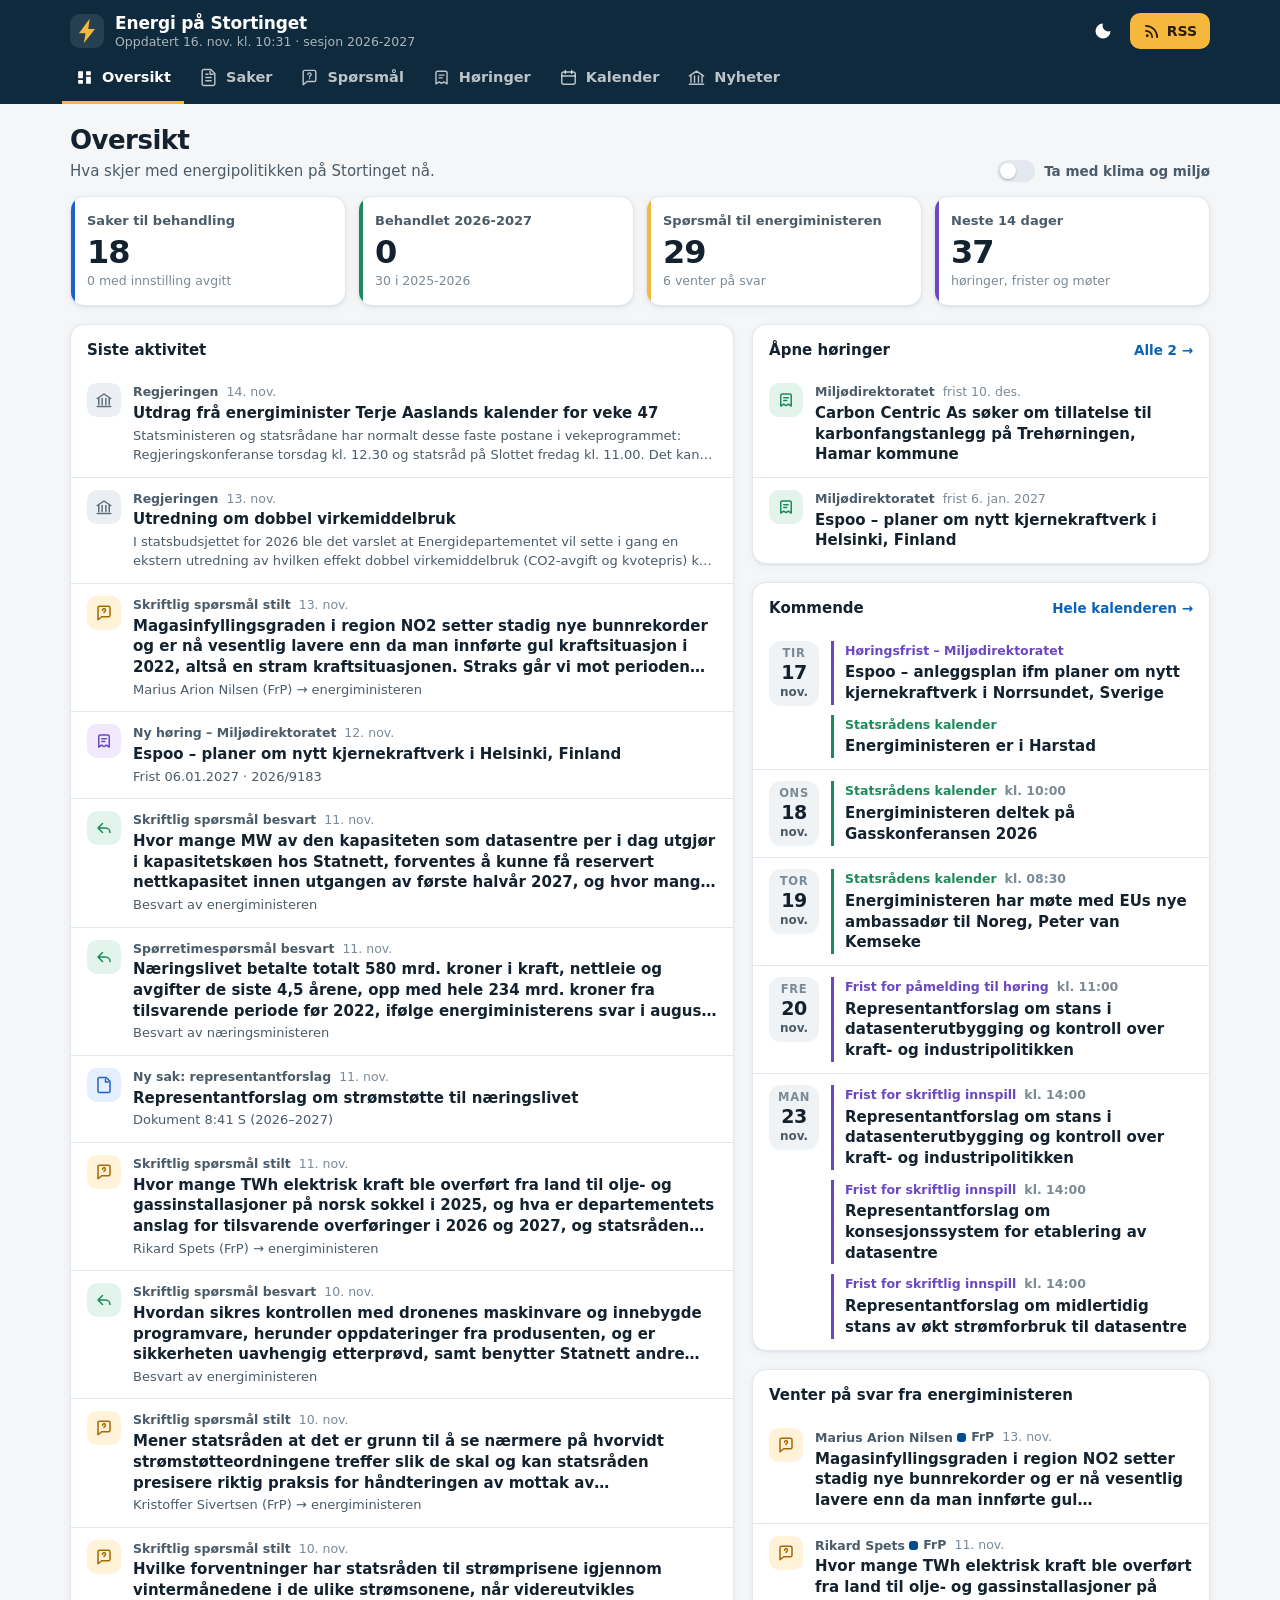
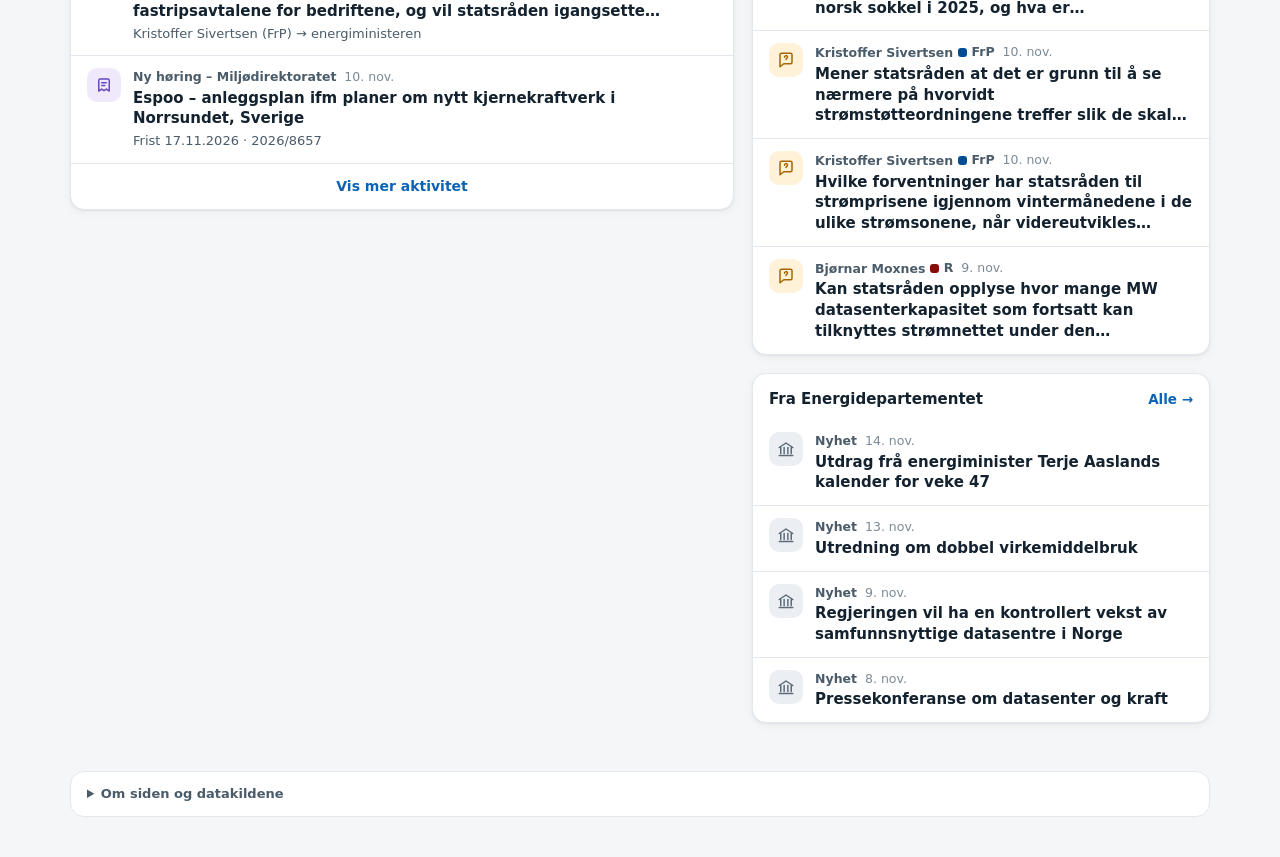
==== commit 77344465: "Energi: høringer fra regjeringen.no og Miljødirektoratet Ny fane «Høringer» som samler Stortingets k" ====
--- a/energi/site/index.html
+++ b/energi/site/index.html
@@ -34,8 +34,9 @@
     <a href="#/oversikt" data-tab="oversikt"><svg viewBox="0 0 24 24" aria-hidden="true"><path d="M4 13h6V4H4zm0 7h6v-5H4zm10 0h6v-9h-6zm0-16v5h6V4z"/></svg><span>Oversikt</span></a>
     <a href="#/saker" data-tab="saker"><svg viewBox="0 0 24 24" aria-hidden="true"><path d="M6 2h9l5 5v13a2 2 0 0 1-2 2H6a2 2 0 0 1-2-2V4a2 2 0 0 1 2-2zm8 1.5V8h4.5M8 12h8M8 16h8M8 8h4" fill="none" stroke="currentColor" stroke-width="1.8" stroke-linejoin="round"/></svg><span>Saker</span></a>
     <a href="#/sporsmal" data-tab="sporsmal"><svg viewBox="0 0 24 24" aria-hidden="true"><path d="M4 5a2 2 0 0 1 2-2h12a2 2 0 0 1 2 2v10a2 2 0 0 1-2 2H9l-5 4z" fill="none" stroke="currentColor" stroke-width="1.8" stroke-linejoin="round"/><path d="M10 8.2a2 2 0 1 1 2.8 1.8c-.6.3-.8.7-.8 1.3M12 13.6v.1" fill="none" stroke="currentColor" stroke-width="1.8" stroke-linecap="round"/></svg><span>Spørsmål</span></a>
+    <a href="#/horinger" data-tab="horinger"><svg viewBox="0 0 24 24" aria-hidden="true"><path d="M7 4h10a2 2 0 0 1 2 2v14l-4-2.5-3 2-3-2L5 20V6a2 2 0 0 1 2-2z" fill="none" stroke="currentColor" stroke-width="1.8" stroke-linejoin="round"/><path d="M9 9h6M9 12.5h4" stroke="currentColor" stroke-width="1.8" stroke-linecap="round"/></svg><span>Høringer</span></a>
     <a href="#/kalender" data-tab="kalender"><svg viewBox="0 0 24 24" aria-hidden="true"><rect x="3.5" y="5" width="17" height="15.5" rx="2.5" fill="none" stroke="currentColor" stroke-width="1.8"/><path d="M3.5 10h17M8 3v4M16 3v4" stroke="currentColor" stroke-width="1.8" stroke-linecap="round"/></svg><span>Kalender</span></a>
-    <a href="#/regjeringen" data-tab="regjeringen"><svg viewBox="0 0 24 24" aria-hidden="true"><path d="M3 10 12 4l9 6M5 10v8M9.5 10v8M14.5 10v8M19 10v8M3 20.5h18" fill="none" stroke="currentColor" stroke-width="1.8" stroke-linecap="round" stroke-linejoin="round"/></svg><span>Regjeringen</span></a>
+    <a href="#/nyheter" data-tab="nyheter"><svg viewBox="0 0 24 24" aria-hidden="true"><path d="M3 10 12 4l9 6M5 10v8M9.5 10v8M14.5 10v8M19 10v8M3 20.5h18" fill="none" stroke="currentColor" stroke-width="1.8" stroke-linecap="round" stroke-linejoin="round"/></svg><span>Nyheter</span></a>
   </nav>
 </header>
 
--- a/energi/site/style.css
+++ b/energi/site/style.css
@@ -99,7 +99,7 @@
     background: var(--surface); border-top: 1px solid var(--line); justify-content: space-around; gap: 0;
     box-shadow: 0 -4px 20px rgba(0,0,0,.06);
   }
-  .tabs a { flex-direction: column; gap: 3px; flex: 1; padding: 7px 2px 6px; font-size: 11px; color: var(--ink-3); border: 0; border-radius: 10px; }
+  .tabs a { flex-direction: column; gap: 3px; flex: 1; min-width: 0; padding: 7px 0 6px; font-size: 10.5px; color: var(--ink-3); border: 0; border-radius: 10px; }
   .tabs a[aria-current="page"] { color: var(--ink); }
   .tabs a[aria-current="page"] svg { color: var(--c-amber); }
   .tabs svg { width: 23px; height: 23px; }
